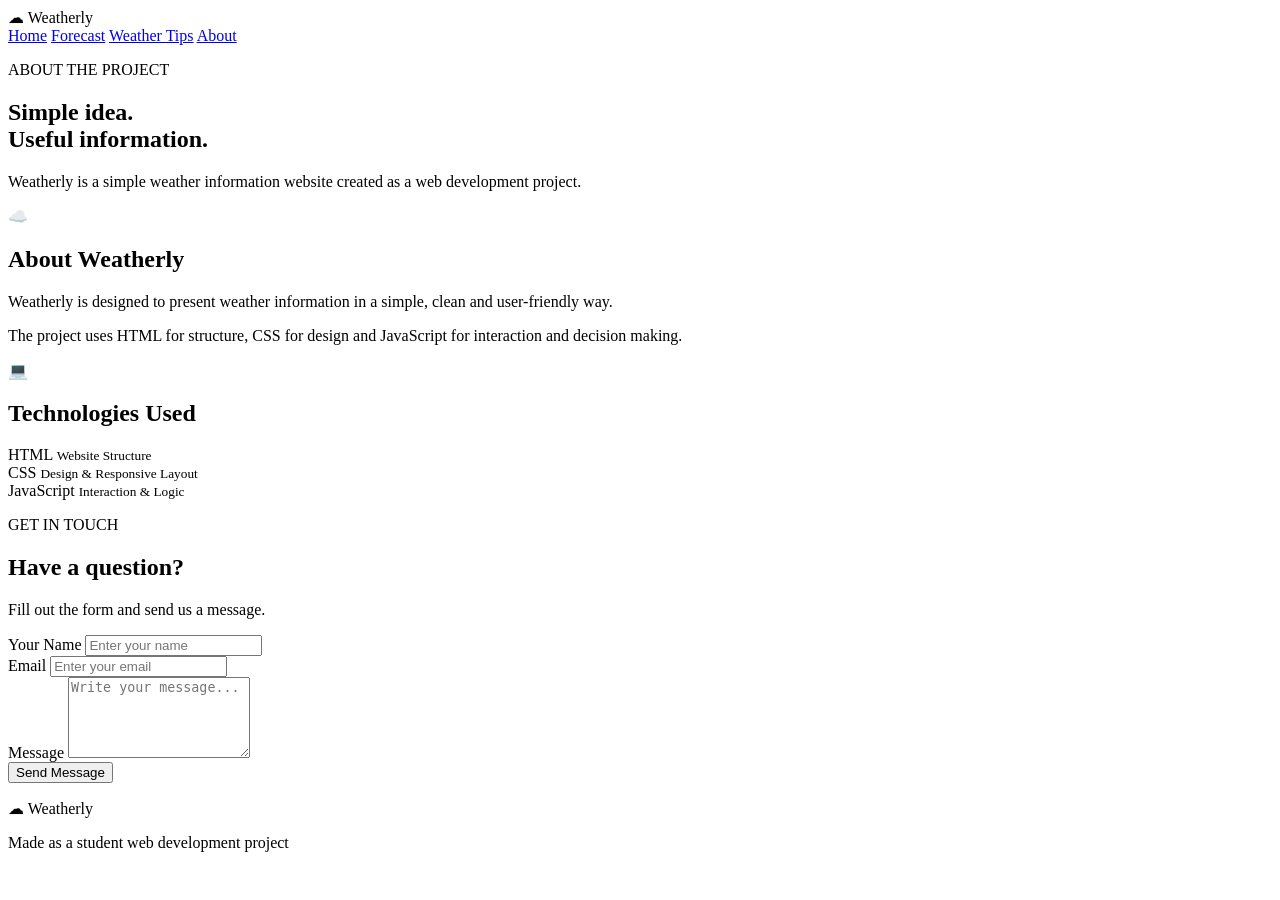
==== contact.html @ b6874a68 "Add files via upload added weatherly website project" ====
<!DOCTYPE html>
<html lang="en">
<head>

    <meta charset="UTF-8">
    <meta name="viewport" content="width=device-width, initial-scale=1.0">

    <title>Weatherly - About</title>

    <link rel="preconnect" href="https://fonts.googleapis.com">
    <link rel="preconnect" href="https://fonts.gstatic.com" crossorigin>

    <link href="https://fonts.googleapis.com/css2?family=Poppins:wght@300;400;500;600;700&display=swap" rel="stylesheet">

    <link rel="stylesheet" href="styles/style.css">

</head>


<body>

<header class="navbar">

    <div class="logo">
        <span>☁</span> Weatherly
    </div>

    <nav>
        <a href="index.html">Home</a>
        <a href="forecast.html">Forecast</a>
        <a href="tips.html">Weather Tips</a>
        <a href="contact.html" class="active">About</a>
    </nav>

</header>


<main>

    <section class="page-heading">

        <p class="small-title">ABOUT THE PROJECT</p>

        <h1>
            Simple idea.<br>
            <span>Useful information.</span>
        </h1>

        <p>
            Weatherly is a simple weather information website
            created as a web development project.
        </p>

    </section>


    <section class="about-section">

        <div class="about-card">

            <div class="about-icon">
                ☁️
            </div>

            <h2>About Weatherly</h2>

            <p>
                Weatherly is designed to present weather information
                in a simple, clean and user-friendly way.
            </p>

            <p>
                The project uses HTML for structure, CSS for design
                and JavaScript for interaction and decision making.
            </p>

        </div>


        <div class="about-card">

            <div class="about-icon">
                💻
            </div>

            <h2>Technologies Used</h2>

            <div class="technology-list">

                <div>
                    <span>HTML</span>
                    <small>Website Structure</small>
                </div>

                <div>
                    <span>CSS</span>
                    <small>Design & Responsive Layout</small>
                </div>

                <div>
                    <span>JavaScript</span>
                    <small>Interaction & Logic</small>
                </div>

            </div>

        </div>

    </section>


    <section class="contact-section">

        <div class="contact-text">

            <p class="small-title">GET IN TOUCH</p>

            <h2>Have a question?</h2>

            <p>
                Fill out the form and send us a message.
            </p>

        </div>


        <form id="contactForm">

            <div class="input-group">

                <label>Your Name</label>

                <input
                    type="text"
                    id="userName"
                    placeholder="Enter your name"
                >

            </div>


            <div class="input-group">

                <label>Email</label>

                <input
                    type="email"
                    id="userEmail"
                    placeholder="Enter your email"
                >

            </div>


            <div class="input-group">

                <label>Message</label>

                <textarea
                    id="userMessage"
                    rows="5"
                    placeholder="Write your message..."
                ></textarea>

            </div>


            <button type="submit" class="main-button">
                Send Message
            </button>

            <p id="formMessage"></p>

        </form>

    </section>

</main>


<footer>

    <p>☁ Weatherly</p>

    <p>Made as a student web development project</p>

</footer>


<script src="script.js"></script>

</body>
</html>
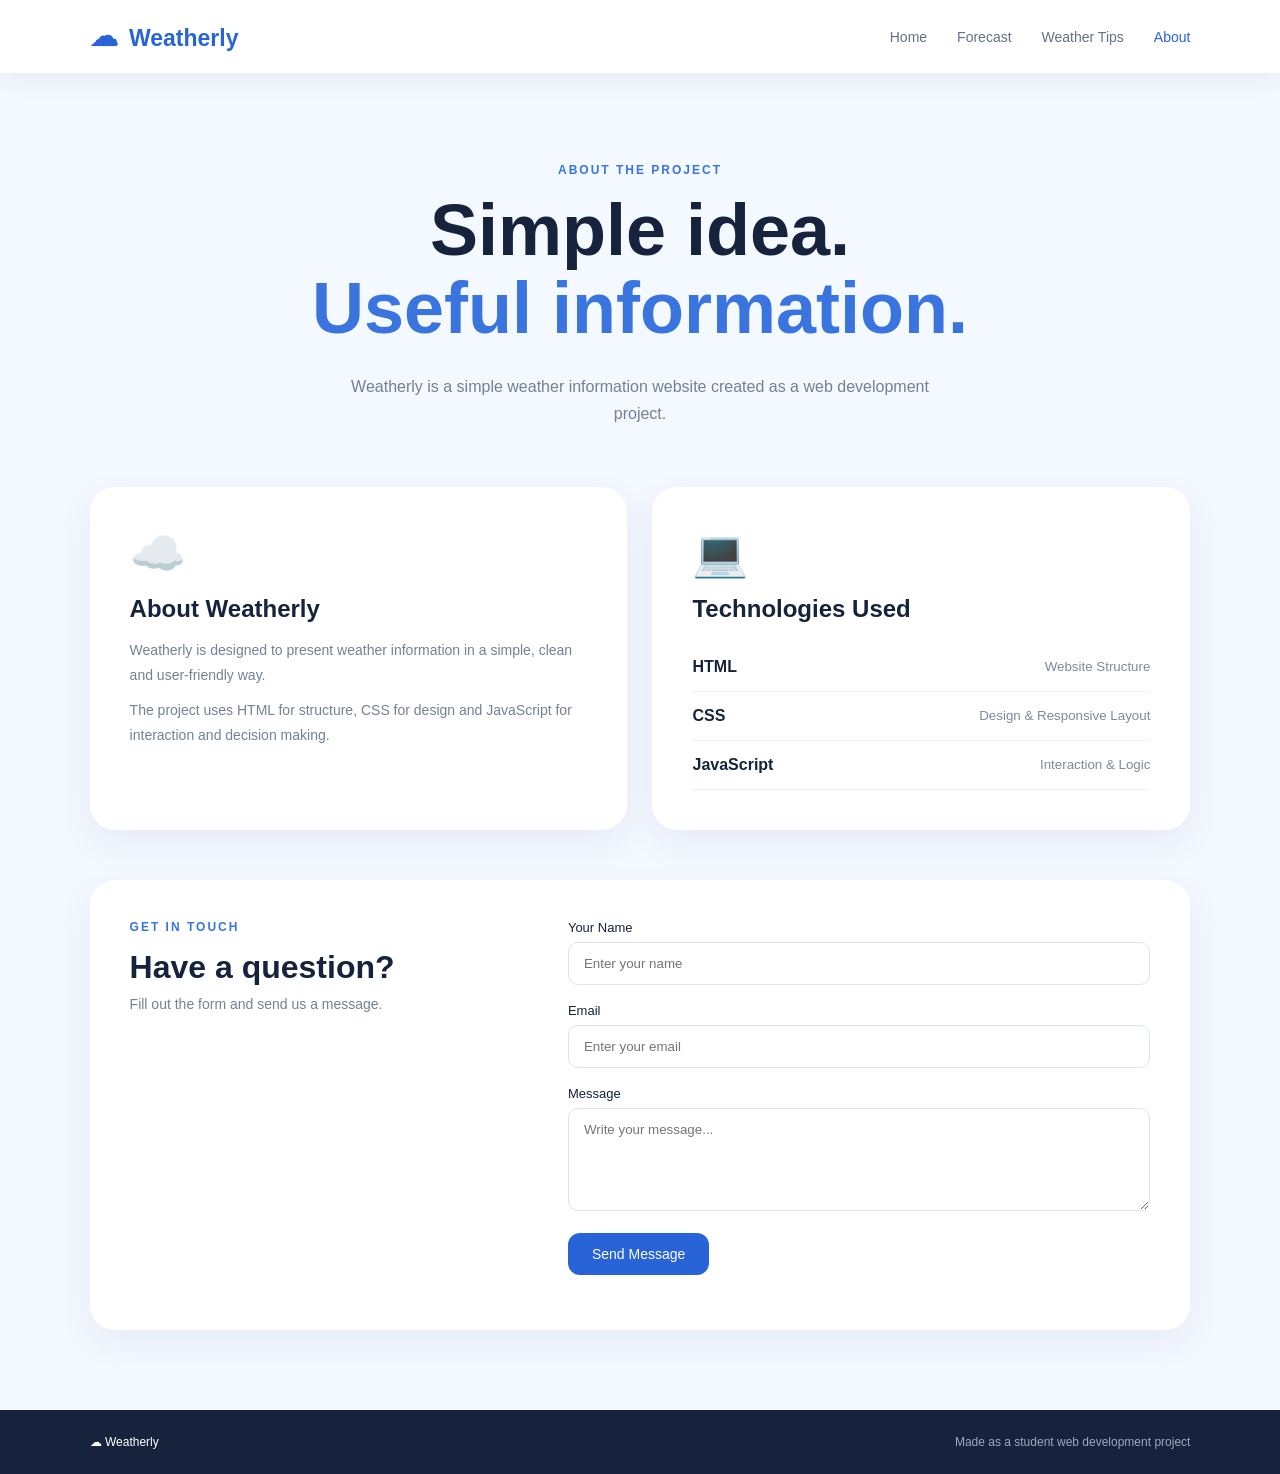
==== commit 74de04f1: "Fix HTML structure and formatting issues" ====
--- a/contact.html
+++ b/contact.html
@@ -12,7 +12,7 @@
 
     <link href="https://fonts.googleapis.com/css2?family=Poppins:wght@300;400;500;600;700&display=swap" rel="stylesheet">
 
-    <link rel="stylesheet" href="styles/style.css">
+    <link rel="stylesheet" href="style.css">
 
 </head>
 
@@ -190,4 +190,4 @@
 <script src="script.js"></script>
 
 </body>
-</html>+</html>
--- a/style.css
+++ b/style.css
@@ -0,0 +1,820 @@
+* {
+    margin: 0;
+    padding: 0;
+    box-sizing: border-box;
+}
+
+html {
+    scroll-behavior: smooth;
+}
+
+body {
+    font-family: "Poppins", sans-serif;
+    background: #f4f8ff;
+    color: #17233c;
+    min-height: 100vh;
+}
+
+
+
+
+.navbar {
+    width: 100%;
+    padding: 20px 7%;
+    display: flex;
+    justify-content: space-between;
+    align-items: center;
+
+    background: rgba(255, 255, 255, 0.92);
+
+    position: sticky;
+    top: 0;
+    z-index: 100;
+
+    box-shadow: 0 5px 25px rgba(45, 75, 120, 0.08);
+}
+
+.logo {
+    font-size: 23px;
+    font-weight: 700;
+    color: #2864d7;
+}
+
+.logo span {
+    font-size: 28px;
+    margin-right: 5px;
+}
+
+nav {
+    display: flex;
+    gap: 30px;
+}
+
+nav a {
+    text-decoration: none;
+    color: #647087;
+    font-size: 14px;
+    font-weight: 500;
+    transition: 0.3s;
+}
+
+nav a:hover,
+nav a.active {
+    color: #2864d7;
+}
+
+
+
+
+main {
+    width: 86%;
+    max-width: 1200px;
+    margin: auto;
+}
+
+.hero {
+    min-height: 570px;
+
+    display: flex;
+    justify-content: space-between;
+    align-items: center;
+
+    padding: 70px 0;
+}
+
+.hero-text {
+    max-width: 620px;
+}
+
+.small-title {
+    color: #3974df;
+    font-size: 12px;
+    font-weight: 700;
+    letter-spacing: 2px;
+    margin-bottom: 15px;
+}
+
+.hero h1,
+.page-heading h1 {
+    font-size: clamp(42px, 6vw, 72px);
+    line-height: 1.08;
+    margin-bottom: 25px;
+}
+
+.hero h1 span,
+.page-heading h1 span {
+    color: #3974df;
+}
+
+.hero-description {
+    max-width: 530px;
+    color: #68758b;
+    line-height: 1.8;
+    margin-bottom: 30px;
+}
+
+.main-button {
+    display: inline-block;
+    border: none;
+    background: #2864d7;
+    color: white;
+    padding: 13px 24px;
+    border-radius: 12px;
+    text-decoration: none;
+    font-family: inherit;
+    font-size: 14px;
+    cursor: pointer;
+    transition: 0.3s;
+}
+
+.main-button:hover {
+    background: #174ba9;
+    transform: translateY(-2px);
+}
+
+
+/* ---------------- HERO WEATHER ---------------- */
+
+.weather-animation {
+    width: 330px;
+    height: 330px;
+
+    border-radius: 50%;
+
+    background: linear-gradient(145deg, #dceaff, #f7fbff);
+
+    position: relative;
+
+    display: flex;
+    justify-content: center;
+    align-items: center;
+
+    box-shadow: 20px 20px 50px rgba(60, 105, 180, 0.12);
+}
+
+.sun {
+    font-size: 115px;
+    position: absolute;
+    top: 50px;
+    right: 50px;
+}
+
+.cloud {
+    font-size: 130px;
+    position: absolute;
+    bottom: 50px;
+    left: 35px;
+}
+
+
+/* ---------------- SEARCH ---------------- */
+
+.search-section {
+    background: white;
+    padding: 35px;
+    border-radius: 25px;
+    text-align: center;
+    box-shadow: 0 15px 45px rgba(40, 75, 130, 0.08);
+}
+
+.search-section h2 {
+    font-size: 25px;
+    margin-bottom: 5px;
+}
+
+.search-section > p {
+    color: #78849a;
+    font-size: 14px;
+}
+
+.search-box {
+    display: flex;
+    max-width: 600px;
+    margin: 25px auto 0;
+    gap: 10px;
+}
+
+.search-box select {
+    flex: 1;
+    border: 1px solid #dbe3f0;
+    border-radius: 12px;
+    padding: 14px;
+    font-family: inherit;
+    outline: none;
+    background: white;
+}
+
+.search-box button {
+    border: none;
+    background: #2864d7;
+    color: white;
+    padding: 0 25px;
+    border-radius: 12px;
+    font-family: inherit;
+    cursor: pointer;
+}
+
+
+/* ---------------- CURRENT WEATHER ---------------- */
+
+.current-weather {
+    margin-top: 50px;
+    display: grid;
+    grid-template-columns: 1fr 1fr;
+    gap: 20px;
+}
+
+.weather-main-card {
+    min-height: 300px;
+    padding: 35px;
+    border-radius: 25px;
+
+    background: linear-gradient(135deg, #2864d7, #5793ed);
+
+    color: white;
+
+    display: flex;
+    justify-content: space-between;
+    align-items: center;
+
+    box-shadow: 0 20px 50px rgba(40, 100, 215, 0.2);
+}
+
+.card-label {
+    font-size: 11px;
+    letter-spacing: 2px;
+    font-weight: 600;
+    opacity: 0.7;
+}
+
+.weather-main-card h2 {
+    font-size: 30px;
+    margin: 10px 0;
+}
+
+.temperature {
+    font-size: 70px;
+    font-weight: 600;
+    line-height: 1;
+}
+
+.big-weather-icon {
+    font-size: 90px;
+}
+
+.weather-details {
+    display: grid;
+    grid-template-columns: 1fr 1fr;
+    gap: 15px;
+}
+
+.detail-card {
+    background: white;
+    border-radius: 20px;
+    padding: 25px;
+
+    display: flex;
+    align-items: center;
+    gap: 15px;
+
+    box-shadow: 0 12px 35px rgba(40, 75, 130, 0.07);
+}
+
+.detail-card > span {
+    font-size: 30px;
+}
+
+.detail-card p {
+    color: #7a869a;
+    font-size: 12px;
+}
+
+.detail-card h3 {
+    margin-top: 3px;
+    font-size: 18px;
+}
+
+
+/* ---------------- QUICK CARDS ---------------- */
+
+.quick-section {
+    margin: 80px 0;
+}
+
+.quick-section > h2 {
+    margin-bottom: 25px;
+}
+
+.quick-cards {
+    display: grid;
+    grid-template-columns: repeat(3, 1fr);
+    gap: 20px;
+}
+
+.info-card {
+    background: white;
+    padding: 30px;
+    border-radius: 22px;
+
+    box-shadow: 0 12px 35px rgba(40, 75, 130, 0.07);
+
+    transition: 0.3s;
+}
+
+.info-card:hover {
+    transform: translateY(-5px);
+}
+
+.info-icon {
+    font-size: 35px;
+    margin-bottom: 15px;
+}
+
+.info-card h3 {
+    margin-bottom: 8px;
+}
+
+.info-card p {
+    color: #748096;
+    font-size: 13px;
+    line-height: 1.7;
+}
+
+
+/* ---------------- PAGE HEADING ---------------- */
+
+.page-heading {
+    text-align: center;
+    padding: 90px 0 60px;
+}
+
+.page-heading p:last-child {
+    max-width: 600px;
+    margin: auto;
+    color: #748096;
+    line-height: 1.7;
+}
+
+
+/* ---------------- FORECAST ---------------- */
+
+.forecast-container {
+    background: white;
+    padding: 35px;
+    border-radius: 28px;
+    box-shadow: 0 15px 45px rgba(40, 75, 130, 0.07);
+}
+
+.forecast-top {
+    display: flex;
+    justify-content: space-between;
+    align-items: center;
+    margin-bottom: 30px;
+}
+
+.forecast-top h2 {
+    margin-top: 7px;
+}
+
+.location-icon {
+    font-size: 30px;
+}
+
+.forecast-grid {
+    display: grid;
+    grid-template-columns: repeat(4, 1fr);
+    gap: 15px;
+}
+
+.forecast-card {
+    background: #f5f8fd;
+    padding: 25px 15px;
+    border-radius: 18px;
+    text-align: center;
+    transition: 0.3s;
+}
+
+.forecast-card:hover {
+    background: #eaf1ff;
+    transform: translateY(-4px);
+}
+
+.forecast-day {
+    font-weight: 600;
+}
+
+.forecast-date {
+    color: #8792a6;
+    font-size: 11px;
+    margin-top: 4px;
+}
+
+.forecast-icon {
+    font-size: 45px;
+    margin: 18px 0;
+}
+
+.forecast-temperature {
+    font-size: 22px;
+    font-weight: 600;
+}
+
+.forecast-card p {
+    color: #7a869a;
+    font-size: 12px;
+    margin-top: 5px;
+}
+
+.weather-message {
+    margin: 40px 0 80px;
+
+    background: linear-gradient(135deg, #e5efff, #f7faff);
+
+    padding: 30px;
+
+    border-radius: 22px;
+
+    display: flex;
+    align-items: center;
+    gap: 20px;
+}
+
+.message-icon {
+    font-size: 45px;
+}
+
+.weather-message p {
+    color: #6d7a90;
+    font-size: 13px;
+    margin-top: 5px;
+}
+
+
+/* ---------------- TIPS ---------------- */
+
+.tips-grid {
+    display: grid;
+    grid-template-columns: repeat(3, 1fr);
+    gap: 20px;
+}
+
+.tip-card {
+    background: white;
+    padding: 30px;
+    border-radius: 23px;
+    position: relative;
+
+    box-shadow: 0 12px 35px rgba(40, 75, 130, 0.07);
+
+    transition: 0.3s;
+}
+
+.tip-card:hover {
+    transform: translateY(-5px);
+}
+
+.tip-number {
+    position: absolute;
+    top: 20px;
+    right: 25px;
+
+    color: #d9e3f4;
+    font-weight: 700;
+    font-size: 20px;
+}
+
+.tip-icon {
+    font-size: 40px;
+    margin-bottom: 20px;
+}
+
+.tip-card h2 {
+    font-size: 20px;
+    margin-bottom: 10px;
+}
+
+.tip-card p {
+    color: #758196;
+    font-size: 13px;
+    line-height: 1.8;
+}
+
+.tip-highlight {
+    margin: 50px 0 80px;
+
+    padding: 30px;
+
+    background: linear-gradient(135deg, #2864d7, #5793ed);
+
+    border-radius: 25px;
+
+    color: white;
+
+    display: flex;
+    justify-content: space-between;
+    align-items: center;
+}
+
+.tip-highlight .card-label {
+    color: white;
+}
+
+.tip-highlight h2 {
+    font-size: 22px;
+}
+
+.tip-highlight button {
+    background: white;
+    color: #2864d7;
+
+    border: none;
+
+    padding: 13px 20px;
+
+    border-radius: 10px;
+
+    font-family: inherit;
+    cursor: pointer;
+}
+
+
+/* ---------------- ABOUT ---------------- */
+
+.about-section {
+    display: grid;
+    grid-template-columns: 1fr 1fr;
+    gap: 25px;
+}
+
+.about-card {
+    background: white;
+    padding: 40px;
+    border-radius: 25px;
+
+    box-shadow: 0 12px 35px rgba(40, 75, 130, 0.07);
+}
+
+.about-icon {
+    font-size: 45px;
+    margin-bottom: 15px;
+}
+
+.about-card h2 {
+    margin-bottom: 15px;
+}
+
+.about-card > p {
+    color: #748096;
+    font-size: 14px;
+    line-height: 1.8;
+    margin-bottom: 10px;
+}
+
+.technology-list {
+    margin-top: 20px;
+}
+
+.technology-list div {
+    display: flex;
+    justify-content: space-between;
+    align-items: center;
+
+    padding: 15px 0;
+
+    border-bottom: 1px solid #edf1f7;
+}
+
+.technology-list span {
+    font-weight: 600;
+}
+
+.technology-list small {
+    color: #7d899d;
+}
+
+
+/* ---------------- CONTACT ---------------- */
+
+.contact-section {
+    margin: 50px 0 80px;
+
+    background: white;
+    border-radius: 25px;
+
+    padding: 40px;
+
+    display: grid;
+    grid-template-columns: 0.8fr 1.2fr;
+    gap: 50px;
+
+    box-shadow: 0 12px 35px rgba(40, 75, 130, 0.07);
+}
+
+.contact-text h2 {
+    font-size: 32px;
+    margin-bottom: 10px;
+}
+
+.contact-text > p:last-child {
+    color: #758196;
+    font-size: 14px;
+}
+
+.input-group {
+    margin-bottom: 18px;
+}
+
+.input-group label {
+    display: block;
+    font-size: 13px;
+    font-weight: 500;
+    margin-bottom: 7px;
+}
+
+.input-group input,
+.input-group textarea {
+    width: 100%;
+
+    padding: 13px 15px;
+
+    border: 1px solid #dce4f0;
+    border-radius: 10px;
+
+    font-family: inherit;
+    outline: none;
+
+    resize: vertical;
+}
+
+.input-group input:focus,
+.input-group textarea:focus {
+    border-color: #3974df;
+}
+
+#formMessage {
+    margin-top: 15px;
+    font-size: 13px;
+    color: #2864d7;
+}
+
+
+/* ---------------- FOOTER ---------------- */
+
+footer {
+    background: #17233c;
+    color: white;
+
+    padding: 25px 7%;
+
+    display: flex;
+    justify-content: space-between;
+
+    font-size: 12px;
+}
+
+footer p:last-child {
+    color: #9da9bd;
+}
+
+
+/* ---------------- RESPONSIVE ---------------- */
+
+@media (max-width: 900px) {
+
+    .navbar {
+        flex-direction: column;
+        gap: 15px;
+    }
+
+    nav {
+        gap: 15px;
+        flex-wrap: wrap;
+        justify-content: center;
+    }
+
+    .hero {
+        flex-direction: column;
+        text-align: center;
+        gap: 50px;
+    }
+
+    .hero-description {
+        margin-left: auto;
+        margin-right: auto;
+    }
+
+    .current-weather {
+        grid-template-columns: 1fr;
+    }
+
+    .quick-cards {
+        grid-template-columns: 1fr 1fr;
+    }
+
+    .forecast-grid {
+        grid-template-columns: 1fr 1fr;
+    }
+
+    .tips-grid {
+        grid-template-columns: 1fr 1fr;
+    }
+
+    .about-section,
+    .contact-section {
+        grid-template-columns: 1fr;
+    }
+
+}
+
+
+@media (max-width: 600px) {
+
+    main {
+        width: 90%;
+    }
+
+    .navbar {
+        padding: 18px 5%;
+    }
+
+    nav {
+        gap: 10px;
+    }
+
+    nav a {
+        font-size: 12px;
+    }
+
+    .hero {
+        min-height: auto;
+        padding: 60px 0;
+    }
+
+    .weather-animation {
+        width: 250px;
+        height: 250px;
+    }
+
+    .sun {
+        font-size: 80px;
+        top: 40px;
+        right: 35px;
+    }
+
+    .cloud {
+        font-size: 90px;
+        bottom: 40px;
+    }
+
+    .search-box {
+        flex-direction: column;
+    }
+
+    .search-box button {
+        padding: 14px;
+    }
+
+    .weather-main-card {
+        min-height: 250px;
+        padding: 25px;
+    }
+
+    .temperature {
+        font-size: 55px;
+    }
+
+    .big-weather-icon {
+        font-size: 65px;
+    }
+
+    .weather-details {
+        grid-template-columns: 1fr 1fr;
+    }
+
+    .detail-card {
+        padding: 18px;
+    }
+
+    .quick-cards,
+    .forecast-grid,
+    .tips-grid {
+        grid-template-columns: 1fr;
+    }
+
+    .forecast-container {
+        padding: 20px;
+    }
+
+    .tip-highlight {
+        flex-direction: column;
+        align-items: flex-start;
+        gap: 20px;
+    }
+
+    footer {
+        flex-direction: column;
+        gap: 8px;
+        text-align: center;
+    }
+
+}
